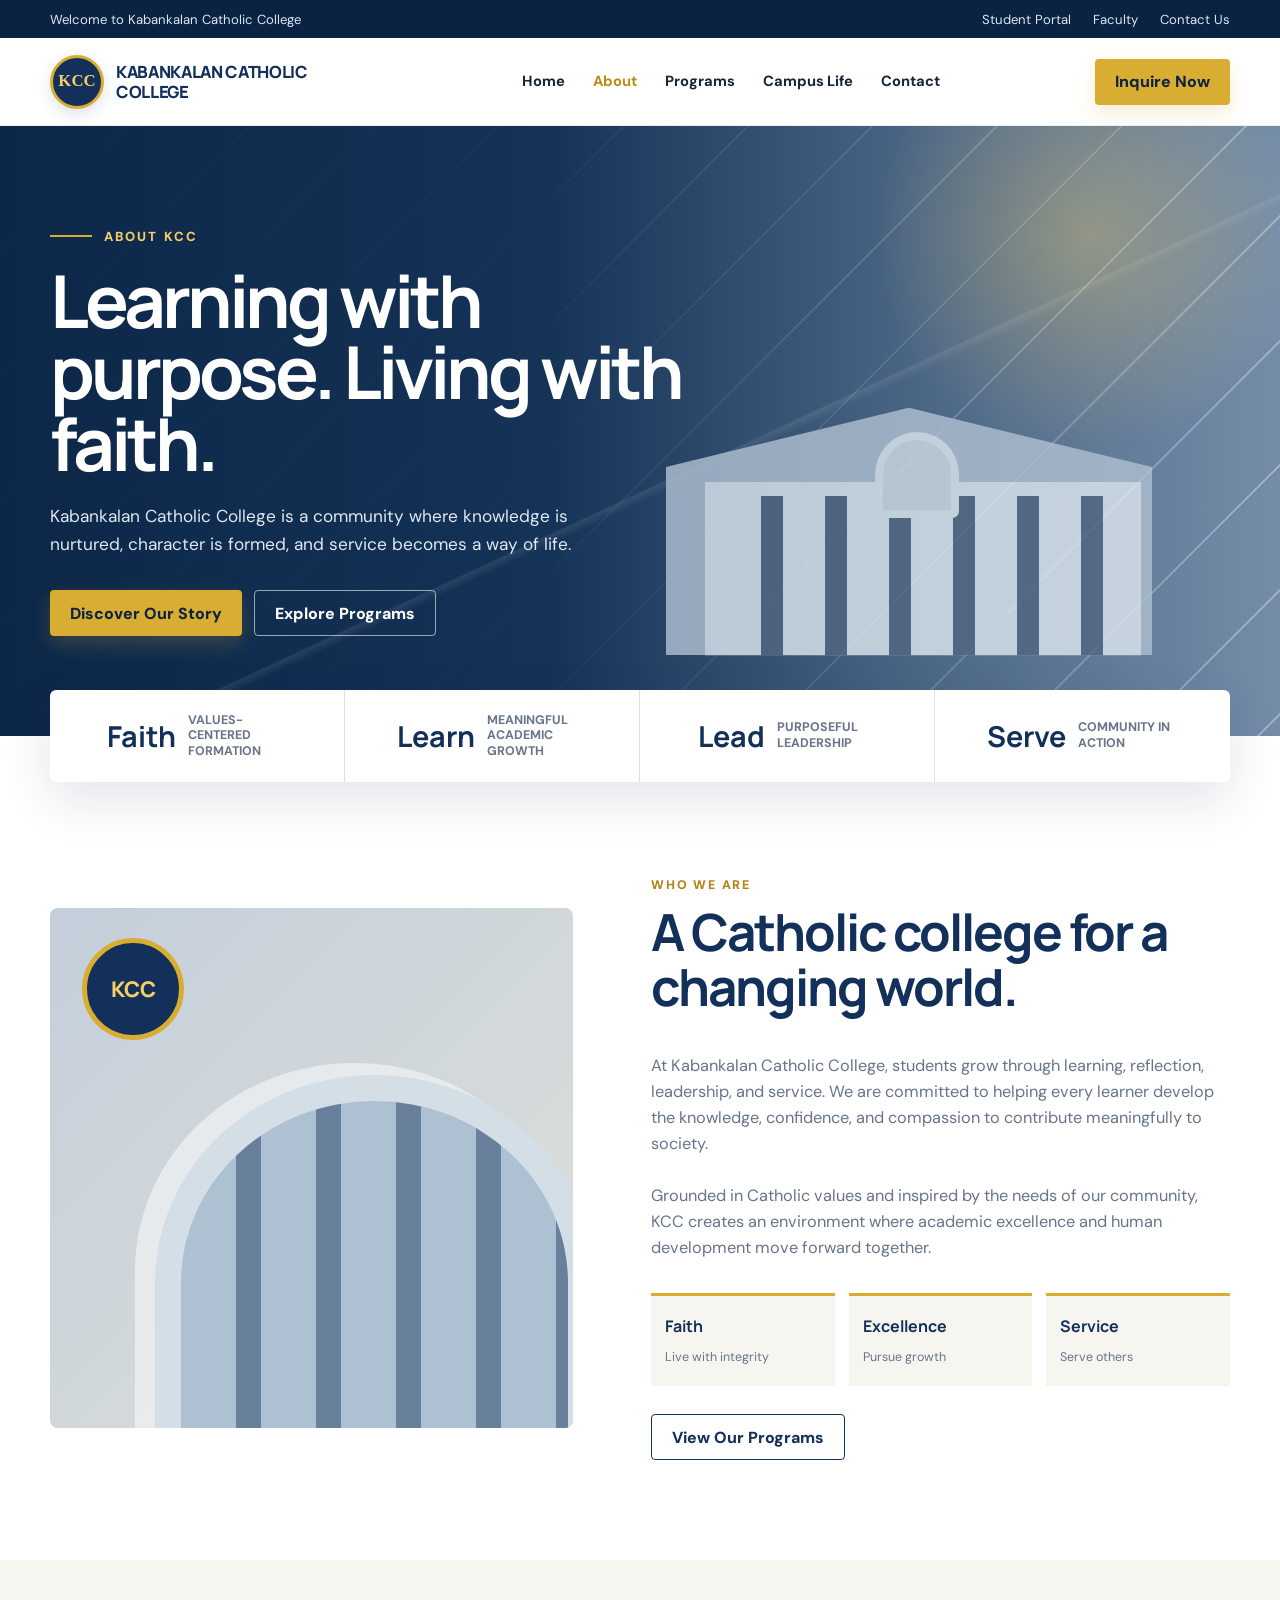
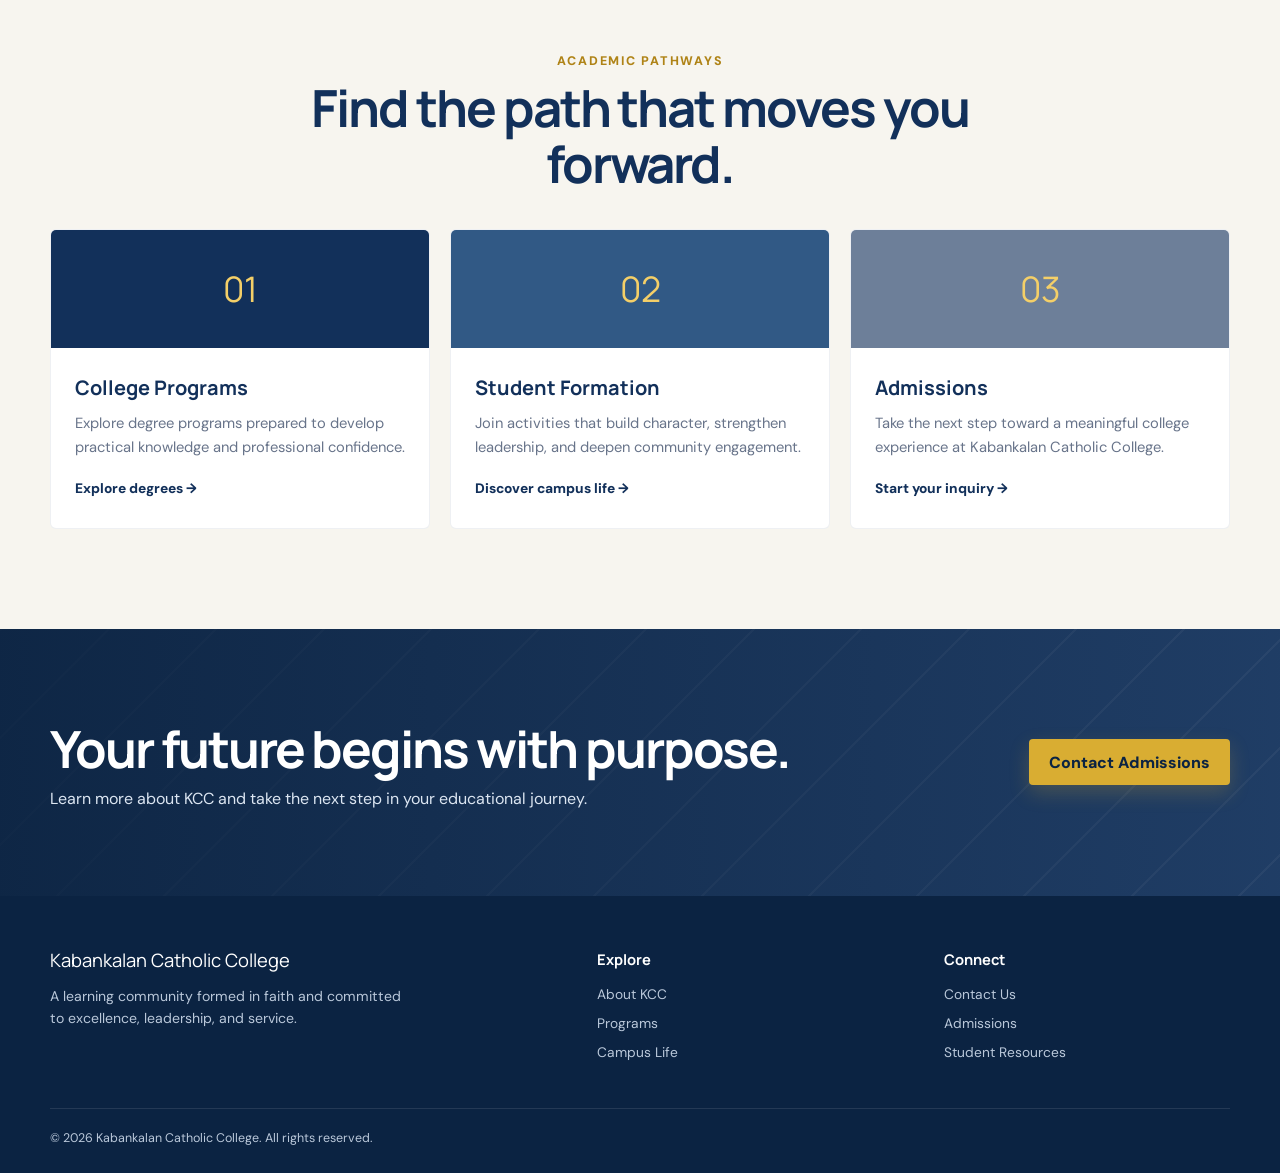
==== about.html @ b6ad35d0 "first commit" ====
<!DOCTYPE html>
<html lang="en">
<head>
  <meta charset="UTF-8">
  <meta name="viewport" content="width=device-width, initial-scale=1.0">
  <meta name="description" content="Kabankalan Catholic College - A community for faithful learning, purposeful growth, and service.">
  <title>About | Kabankalan Catholic College</title>
  <link rel="preconnect" href="https://fonts.googleapis.com">
  <link rel="preconnect" href="https://fonts.gstatic.com" crossorigin>
  <link href="https://fonts.googleapis.com/css2?family=DM+Sans:wght@400;500;600;700&family=Manrope:wght@700;800&display=swap" rel="stylesheet">
  <style>
    :root {
      --navy: #12305a;
      --navy-dark: #0b2342;
      --gold: #d9ad32;
      --gold-light: #f4cf68;
      --cream: #f7f5ef;
      --white: #ffffff;
      --ink: #17243a;
      --muted: #68748a;
      --line: #dde2e9;
    }

    * {
      box-sizing: border-box;
      margin: 0;
      padding: 0;
    }

    html {
      scroll-behavior: smooth;
    }

    body {
      font-family: "DM Sans", sans-serif;
      color: var(--ink);
      background: var(--white);
      line-height: 1.6;
    }

    a {
      color: inherit;
      text-decoration: none;
    }

    .container {
      width: min(1180px, calc(100% - 40px));
      margin-inline: auto;
    }

    .topbar {
      background: var(--navy-dark);
      color: #dce7f4;
      font-size: 0.82rem;
    }

    .topbar-inner {
      height: 38px;
      display: flex;
      align-items: center;
      justify-content: space-between;
    }

    .topbar-links {
      display: flex;
      gap: 22px;
    }

    .main-header {
      position: relative;
      z-index: 20;
      height: 88px;
      background: rgba(255, 255, 255, 0.98);
      border-bottom: 1px solid rgba(18, 48, 90, 0.08);
    }

    .header-inner {
      height: 100%;
      display: flex;
      align-items: center;
      justify-content: space-between;
    }

    .brand {
      display: flex;
      align-items: center;
      gap: 12px;
    }

    .brand-mark {
      width: 54px;
      height: 54px;
      border-radius: 50%;
      background: var(--navy);
      border: 3px solid var(--gold);
      display: grid;
      place-items: center;
      color: var(--gold-light);
      font-family: Georgia, serif;
      font-size: 1.05rem;
      font-weight: 700;
      box-shadow: 0 5px 16px rgba(18, 48, 90, 0.14);
    }

    .brand-name {
      color: var(--navy);
      font-family: "Manrope", sans-serif;
      font-size: 1.05rem;
      font-weight: 800;
      line-height: 1.18;
      max-width: 250px;
      text-transform: uppercase;
      letter-spacing: -0.02em;
    }

    .nav-list {
      display: flex;
      align-items: center;
      gap: 28px;
      list-style: none;
      font-size: 0.92rem;
      font-weight: 700;
    }

    .nav-list a {
      transition: color 180ms ease;
    }

    .nav-list a:hover,
    .nav-list .active {
      color: #b88a17;
    }

    .header-actions {
      display: flex;
      align-items: center;
      gap: 12px;
    }

    .btn {
      min-height: 46px;
      display: inline-flex;
      align-items: center;
      justify-content: center;
      gap: 9px;
      border: 0;
      border-radius: 4px;
      padding: 0 20px;
      font-family: inherit;
      font-weight: 800;
      cursor: pointer;
      transition: transform 180ms ease, background 180ms ease, box-shadow 180ms ease;
    }

    .btn:hover {
      transform: translateY(-2px);
    }

    .btn-gold {
      background: var(--gold);
      color: var(--navy-dark);
      box-shadow: 0 8px 20px rgba(217, 173, 50, 0.22);
    }

    .btn-outline {
      background: transparent;
      color: var(--navy);
      border: 1px solid var(--navy);
    }

    .menu-toggle {
      display: none;
      width: 44px;
      height: 44px;
      border: 0;
      background: transparent;
      cursor: pointer;
    }

    .menu-toggle span {
      display: block;
      width: 24px;
      height: 2px;
      margin: 5px auto;
      background: var(--navy);
    }

    .hero {
      min-height: 610px;
      position: relative;
      overflow: hidden;
      display: flex;
      align-items: center;
      background:
        linear-gradient(90deg, rgba(8, 35, 68, 0.97) 0%, rgba(11, 42, 79, 0.92) 43%, rgba(11, 42, 79, 0.48) 72%, rgba(11, 42, 79, 0.15) 100%),
        repeating-linear-gradient(135deg, #b6c8da 0 2px, #879eb8 2px 88px);
    }

    .hero::before {
      content: "";
      position: absolute;
      inset: 0;
      background:
        radial-gradient(circle at 85% 18%, rgba(244, 207, 104, 0.34), transparent 18%),
        linear-gradient(155deg, transparent 55%, rgba(255, 255, 255, 0.09) 55.2%, transparent 56%);
    }

    .campus {
      position: absolute;
      right: 4%;
      bottom: 0;
      width: min(52%, 640px);
      height: 78%;
      opacity: 0.82;
    }

    .campus-roof {
      position: absolute;
      left: 12%;
      bottom: 17%;
      width: 76%;
      height: 52%;
      background: #aebfd0;
      clip-path: polygon(50% 0, 100% 24%, 100% 100%, 0 100%, 0 24%);
    }

    .campus-roof::before {
      content: "";
      position: absolute;
      left: 8%;
      top: 30%;
      width: 84%;
      height: 70%;
      background:
        repeating-linear-gradient(90deg, transparent 0 42px, rgba(28, 54, 86, 0.72) 42px 64px),
        linear-gradient(#dce7ef 0 100%);
      border: 14px solid #dce7ef;
    }

    .campus-roof::after {
      content: "";
      position: absolute;
      left: 43%;
      top: 10%;
      width: 14%;
      height: 28%;
      border-radius: 50% 50% 8% 8%;
      background: #cfdae4;
      border: 8px solid #dce7ef;
    }

    .hero-content {
      position: relative;
      z-index: 3;
      width: 54%;
      padding: 72px 0;
      color: var(--white);
    }

    .eyebrow {
      display: flex;
      align-items: center;
      gap: 12px;
      margin-bottom: 18px;
      color: var(--gold-light);
      font-size: 0.82rem;
      font-weight: 800;
      letter-spacing: 0.16em;
      text-transform: uppercase;
    }

    .eyebrow::before {
      content: "";
      width: 42px;
      height: 2px;
      background: var(--gold);
    }

    h1,
    h2,
    h3 {
      font-family: "Manrope", sans-serif;
    }

    h1 {
      max-width: 720px;
      font-size: clamp(3.2rem, 5.7vw, 5.5rem);
      line-height: 0.98;
      letter-spacing: -0.055em;
    }

    .hero-copy {
      max-width: 590px;
      margin: 24px 0 32px;
      color: #dfe8f3;
      font-size: 1.08rem;
    }

    .hero-actions {
      display: flex;
      gap: 12px;
      flex-wrap: wrap;
    }

    .hero-actions .btn-outline {
      color: var(--white);
      border-color: rgba(255, 255, 255, 0.58);
    }

    .stats {
      position: relative;
      z-index: 5;
      margin-top: -46px;
      margin-bottom: 94px;
    }

    .stats-grid {
      min-height: 92px;
      display: grid;
      grid-template-columns: repeat(4, 1fr);
      background: var(--white);
      box-shadow: 0 18px 50px rgba(21, 45, 80, 0.12);
      border-radius: 6px;
    }

    .stat {
      display: flex;
      align-items: center;
      justify-content: center;
      gap: 12px;
      padding: 18px;
      border-right: 1px solid var(--line);
    }

    .stat:last-child {
      border-right: 0;
    }

    .stat strong {
      color: var(--navy);
      font-family: "Manrope", sans-serif;
      font-size: 1.8rem;
      line-height: 1;
    }

    .stat span {
      max-width: 100px;
      color: var(--muted);
      font-size: 0.78rem;
      font-weight: 700;
      line-height: 1.25;
      text-transform: uppercase;
    }

    .section-heading {
      margin-bottom: 38px;
    }

    .section-heading.center {
      max-width: 680px;
      margin-inline: auto;
      text-align: center;
    }

    .section-kicker {
      color: #af8316;
      font-size: 0.78rem;
      font-weight: 800;
      letter-spacing: 0.14em;
      text-transform: uppercase;
    }

    h2 {
      margin-top: 8px;
      color: var(--navy);
      font-size: clamp(2.2rem, 4vw, 3.7rem);
      line-height: 1.08;
      letter-spacing: -0.04em;
    }

    .mission {
      padding: 0 0 100px;
    }

    .mission-grid {
      display: grid;
      grid-template-columns: 0.95fr 1.05fr;
      gap: 78px;
      align-items: center;
    }

    .mission-visual {
      min-height: 520px;
      position: relative;
      overflow: hidden;
      border-radius: 8px;
      background:
        linear-gradient(135deg, rgba(18, 48, 90, 0.12), rgba(217, 173, 50, 0.1)),
        #dde5ed;
    }

    .mission-visual::before {
      content: "";
      position: absolute;
      width: 74%;
      height: 70%;
      right: -4%;
      bottom: -12%;
      border-radius: 50% 50% 0 0;
      background:
        repeating-linear-gradient(90deg, transparent 0 55px, rgba(18, 48, 90, 0.45) 55px 80px),
        #aec1d2;
      border: 26px solid #d3dee7;
      box-shadow: -20px -12px 0 rgba(255, 255, 255, 0.5);
    }

    .mission-visual::after {
      content: "KCC";
      position: absolute;
      left: 32px;
      top: 30px;
      width: 92px;
      height: 92px;
      display: grid;
      place-items: center;
      border: 5px solid var(--gold);
      border-radius: 50%;
      background: var(--navy);
      color: var(--gold-light);
      font-family: "Manrope", sans-serif;
      font-size: 1.35rem;
      font-weight: 800;
    }

    .mission-copy p {
      margin: 20px 0 26px;
      color: var(--muted);
      font-size: 1.02rem;
    }

    .values {
      display: grid;
      grid-template-columns: repeat(3, 1fr);
      gap: 14px;
      margin-top: 32px;
    }

    .value {
      padding: 18px 14px;
      border-top: 3px solid var(--gold);
      background: var(--cream);
    }

    .value strong {
      display: block;
      color: var(--navy);
      font-family: "Manrope", sans-serif;
      margin-bottom: 3px;
    }

    .value span {
      color: var(--muted);
      font-size: 0.78rem;
    }

    .programs {
      padding: 92px 0 100px;
      background: var(--cream);
    }

    .program-grid {
      display: grid;
      grid-template-columns: repeat(3, 1fr);
      gap: 20px;
    }

    .program-card {
      position: relative;
      min-height: 300px;
      overflow: hidden;
      border-radius: 6px;
      background: var(--white);
      border: 1px solid rgba(18, 48, 90, 0.07);
      transition: transform 180ms ease, box-shadow 180ms ease;
    }

    .program-card:hover {
      transform: translateY(-6px);
      box-shadow: 0 18px 40px rgba(18, 48, 90, 0.12);
    }

    .program-banner {
      height: 118px;
      display: grid;
      place-items: center;
      color: var(--gold-light);
      background: var(--navy);
      font-family: "Manrope", sans-serif;
      font-size: 2.2rem;
    }

    .program-card:nth-child(2) .program-banner {
      background: #315985;
    }

    .program-card:nth-child(3) .program-banner {
      background: #6d7f99;
    }

    .program-content {
      padding: 24px;
    }

    .program-content h3 {
      color: var(--navy);
      font-size: 1.25rem;
      margin-bottom: 8px;
    }

    .program-content p {
      color: var(--muted);
      font-size: 0.92rem;
    }

    .program-link {
      display: inline-block;
      margin-top: 18px;
      color: var(--navy);
      font-size: 0.86rem;
      font-weight: 800;
    }

    .cta {
      padding: 84px 0;
      color: var(--white);
      background:
        linear-gradient(90deg, rgba(11, 35, 66, 0.97), rgba(18, 48, 90, 0.86)),
        repeating-linear-gradient(135deg, #b8c7d5 0 2px, #718da9 2px 76px);
    }

    .cta-inner {
      display: flex;
      align-items: center;
      justify-content: space-between;
      gap: 30px;
    }

    .cta h2 {
      color: var(--white);
      font-size: clamp(2.2rem, 4vw, 3.5rem);
    }

    .cta p {
      margin-top: 10px;
      color: #dce6f2;
    }

    footer {
      background: var(--navy-dark);
      color: #bac8da;
      padding: 52px 0 24px;
    }

    .footer-grid {
      display: grid;
      grid-template-columns: 1.7fr 1fr 1fr;
      gap: 60px;
      padding-bottom: 38px;
    }

    .footer-brand {
      color: var(--white);
      font-family: "Manrope", sans-serif;
      font-size: 1.15rem;
      line-height: 1.35;
    }

    .footer-about {
      max-width: 360px;
      margin-top: 12px;
      font-size: 0.88rem;
    }

    .footer-grid h3 {
      color: var(--white);
      font-size: 0.92rem;
      margin-bottom: 12px;
    }

    .footer-links {
      list-style: none;
      font-size: 0.86rem;
    }

    .footer-links li {
      margin: 7px 0;
    }

    .copyright {
      border-top: 1px solid rgba(255, 255, 255, 0.1);
      padding-top: 20px;
      font-size: 0.78rem;
    }

    @media (max-width: 980px) {
      .topbar,
      .nav-list,
      .header-actions .btn {
        display: none;
      }

      .main-header {
        height: 76px;
      }

      .menu-toggle {
        display: block;
      }

      .nav-list.open {
        position: absolute;
        left: 20px;
        right: 20px;
        top: 76px;
        display: grid;
        gap: 0;
        background: var(--white);
        box-shadow: 0 16px 35px rgba(18, 48, 90, 0.16);
        padding: 10px 20px;
      }

      .nav-list.open li {
        padding: 12px 0;
        border-bottom: 1px solid var(--line);
      }

      .hero-content {
        width: 70%;
      }

      .campus {
        width: 56%;
        right: -10%;
      }

      .stats-grid {
        grid-template-columns: repeat(2, 1fr);
      }

      .stat:nth-child(2) {
        border-right: 0;
      }

      .stat:nth-child(-n+2) {
        border-bottom: 1px solid var(--line);
      }

      .mission-grid {
        gap: 40px;
      }
    }

    @media (max-width: 760px) {
      .container {
        width: min(100% - 30px, 1180px);
      }

      .brand-name {
        max-width: 190px;
        font-size: 0.88rem;
      }

      .brand-mark {
        width: 46px;
        height: 46px;
      }

      .hero {
        min-height: 590px;
      }

      .hero-content {
        width: 92%;
        padding-top: 50px;
      }

      h1 {
        font-size: clamp(3rem, 14vw, 4.4rem);
      }

      .campus {
        width: 78%;
        height: 54%;
        right: -30%;
        opacity: 0.28;
      }

      .stats {
        margin-top: -36px;
        margin-bottom: 70px;
      }

      .stats-grid {
        grid-template-columns: repeat(2, 1fr);
      }

      .stat {
        min-height: 88px;
      }

      .mission-grid,
      .program-grid,
      .footer-grid {
        grid-template-columns: 1fr;
      }

      .mission-grid {
        gap: 38px;
      }

      .mission-visual {
        min-height: 390px;
      }

      .values {
        grid-template-columns: 1fr;
      }

      .program-grid {
        gap: 16px;
      }

      .cta-inner {
        align-items: flex-start;
        flex-direction: column;
      }

      .footer-grid {
        gap: 28px;
      }
    }

    @media (max-width: 420px) {
      .hero-actions .btn {
        width: 100%;
      }

      .stats-grid {
        grid-template-columns: 1fr;
      }

      .stat {
        border-right: 0;
        border-bottom: 1px solid var(--line);
      }

      .stat:last-child {
        border-bottom: 0;
      }
    }
  </style>
</head>
<body>
  <div class="topbar">
    <div class="container topbar-inner">
      <span>Welcome to Kabankalan Catholic College</span>
      <div class="topbar-links">
        <a href="#">Student Portal</a>
        <a href="#">Faculty</a>
        <a href="contact.html">Contact Us</a>
      </div>
    </div>
  </div>

  <header class="main-header">
    <div class="container header-inner">
      <a class="brand" href="Index.html" aria-label="Kabankalan Catholic College home">
        <span class="brand-mark">KCC</span>
        <span class="brand-name">Kabankalan Catholic College</span>
      </a>

      <nav aria-label="Main navigation">
        <ul class="nav-list" id="navList">
          <li><a href="Index.html">Home</a></li>
          <li><a class="active" href="about.html">About</a></li>
          <li><a href="courses.html">Programs</a></li>
          <li><a href="events.html">Campus Life</a></li>
          <li><a href="contact.html">Contact</a></li>
        </ul>
      </nav>

      <div class="header-actions">
        <a class="btn btn-gold" href="contact.html">Inquire Now</a>
        <button class="menu-toggle" type="button" aria-label="Open menu" aria-controls="navList" aria-expanded="false">
          <span></span><span></span><span></span>
        </button>
      </div>
    </div>
  </header>

  <main>
    <section class="hero">
      <div class="campus" aria-hidden="true">
        <div class="campus-roof"></div>
      </div>
      <div class="container">
        <div class="hero-content">
          <div class="eyebrow">About KCC</div>
          <h1>Learning with purpose. Living with faith.</h1>
          <p class="hero-copy">Kabankalan Catholic College is a community where knowledge is nurtured, character is formed, and service becomes a way of life.</p>
          <div class="hero-actions">
            <a class="btn btn-gold" href="#mission">Discover Our Story</a>
            <a class="btn btn-outline" href="courses.html">Explore Programs</a>
          </div>
        </div>
      </div>
    </section>

    <section class="stats" aria-label="College highlights">
      <div class="container">
        <div class="stats-grid">
          <div class="stat"><strong>Faith</strong><span>Values-centered formation</span></div>
          <div class="stat"><strong>Learn</strong><span>Meaningful academic growth</span></div>
          <div class="stat"><strong>Lead</strong><span>Purposeful leadership</span></div>
          <div class="stat"><strong>Serve</strong><span>Community in action</span></div>
        </div>
      </div>
    </section>

    <section class="mission" id="mission">
      <div class="container mission-grid">
        <div class="mission-visual" role="img" aria-label="Stylized illustration of the Kabankalan Catholic College campus"></div>
        <div class="mission-copy">
          <div class="section-heading">
            <div class="section-kicker">Who We Are</div>
            <h2>A Catholic college for a changing world.</h2>
          </div>
          <p>At Kabankalan Catholic College, students grow through learning, reflection, leadership, and service. We are committed to helping every learner develop the knowledge, confidence, and compassion to contribute meaningfully to society.</p>
          <p>Grounded in Catholic values and inspired by the needs of our community, KCC creates an environment where academic excellence and human development move forward together.</p>
          <div class="values">
            <div class="value"><strong>Faith</strong><span>Live with integrity</span></div>
            <div class="value"><strong>Excellence</strong><span>Pursue growth</span></div>
            <div class="value"><strong>Service</strong><span>Serve others</span></div>
          </div>
          <a class="btn btn-outline" style="margin-top: 28px;" href="courses.html">View Our Programs</a>
        </div>
      </div>
    </section>

    <section class="programs">
      <div class="container">
        <div class="section-heading center">
          <div class="section-kicker">Academic Pathways</div>
          <h2>Find the path that moves you forward.</h2>
        </div>
        <div class="program-grid">
          <article class="program-card">
            <div class="program-banner" aria-hidden="true">01</div>
            <div class="program-content">
              <h3>College Programs</h3>
              <p>Explore degree programs prepared to develop practical knowledge and professional confidence.</p>
              <a class="program-link" href="courses.html">Explore degrees &rarr;</a>
            </div>
          </article>
          <article class="program-card">
            <div class="program-banner" aria-hidden="true">02</div>
            <div class="program-content">
              <h3>Student Formation</h3>
              <p>Join activities that build character, strengthen leadership, and deepen community engagement.</p>
              <a class="program-link" href="events.html">Discover campus life &rarr;</a>
            </div>
          </article>
          <article class="program-card">
            <div class="program-banner" aria-hidden="true">03</div>
            <div class="program-content">
              <h3>Admissions</h3>
              <p>Take the next step toward a meaningful college experience at Kabankalan Catholic College.</p>
              <a class="program-link" href="contact.html">Start your inquiry &rarr;</a>
            </div>
          </article>
        </div>
      </div>
    </section>

    <section class="cta">
      <div class="container cta-inner">
        <div>
          <h2>Your future begins with purpose.</h2>
          <p>Learn more about KCC and take the next step in your educational journey.</p>
        </div>
        <a class="btn btn-gold" href="contact.html">Contact Admissions</a>
      </div>
    </section>
  </main>

  <footer>
    <div class="container">
      <div class="footer-grid">
        <div>
          <div class="footer-brand">Kabankalan Catholic College</div>
          <p class="footer-about">A learning community formed in faith and committed to excellence, leadership, and service.</p>
        </div>
        <div>
          <h3>Explore</h3>
          <ul class="footer-links">
            <li><a href="about.html">About KCC</a></li>
            <li><a href="courses.html">Programs</a></li>
            <li><a href="events.html">Campus Life</a></li>
          </ul>
        </div>
        <div>
          <h3>Connect</h3>
          <ul class="footer-links">
            <li><a href="contact.html">Contact Us</a></li>
            <li><a href="#">Admissions</a></li>
            <li><a href="#">Student Resources</a></li>
          </ul>
        </div>
      </div>
      <div class="copyright">&copy; 2026 Kabankalan Catholic College. All rights reserved.</div>
    </div>
  </footer>

  <script>
    const menuToggle = document.querySelector(".menu-toggle");
    const navList = document.querySelector("#navList");

    menuToggle.addEventListener("click", () => {
      const isOpen = navList.classList.toggle("open");
      menuToggle.setAttribute("aria-expanded", String(isOpen));
      menuToggle.setAttribute("aria-label", isOpen ? "Close menu" : "Open menu");
    });

    navList.querySelectorAll("a").forEach((link) => {
      link.addEventListener("click", () => {
        navList.classList.remove("open");
        menuToggle.setAttribute("aria-expanded", "false");
      });
    });
  </script>
</body>
</html>
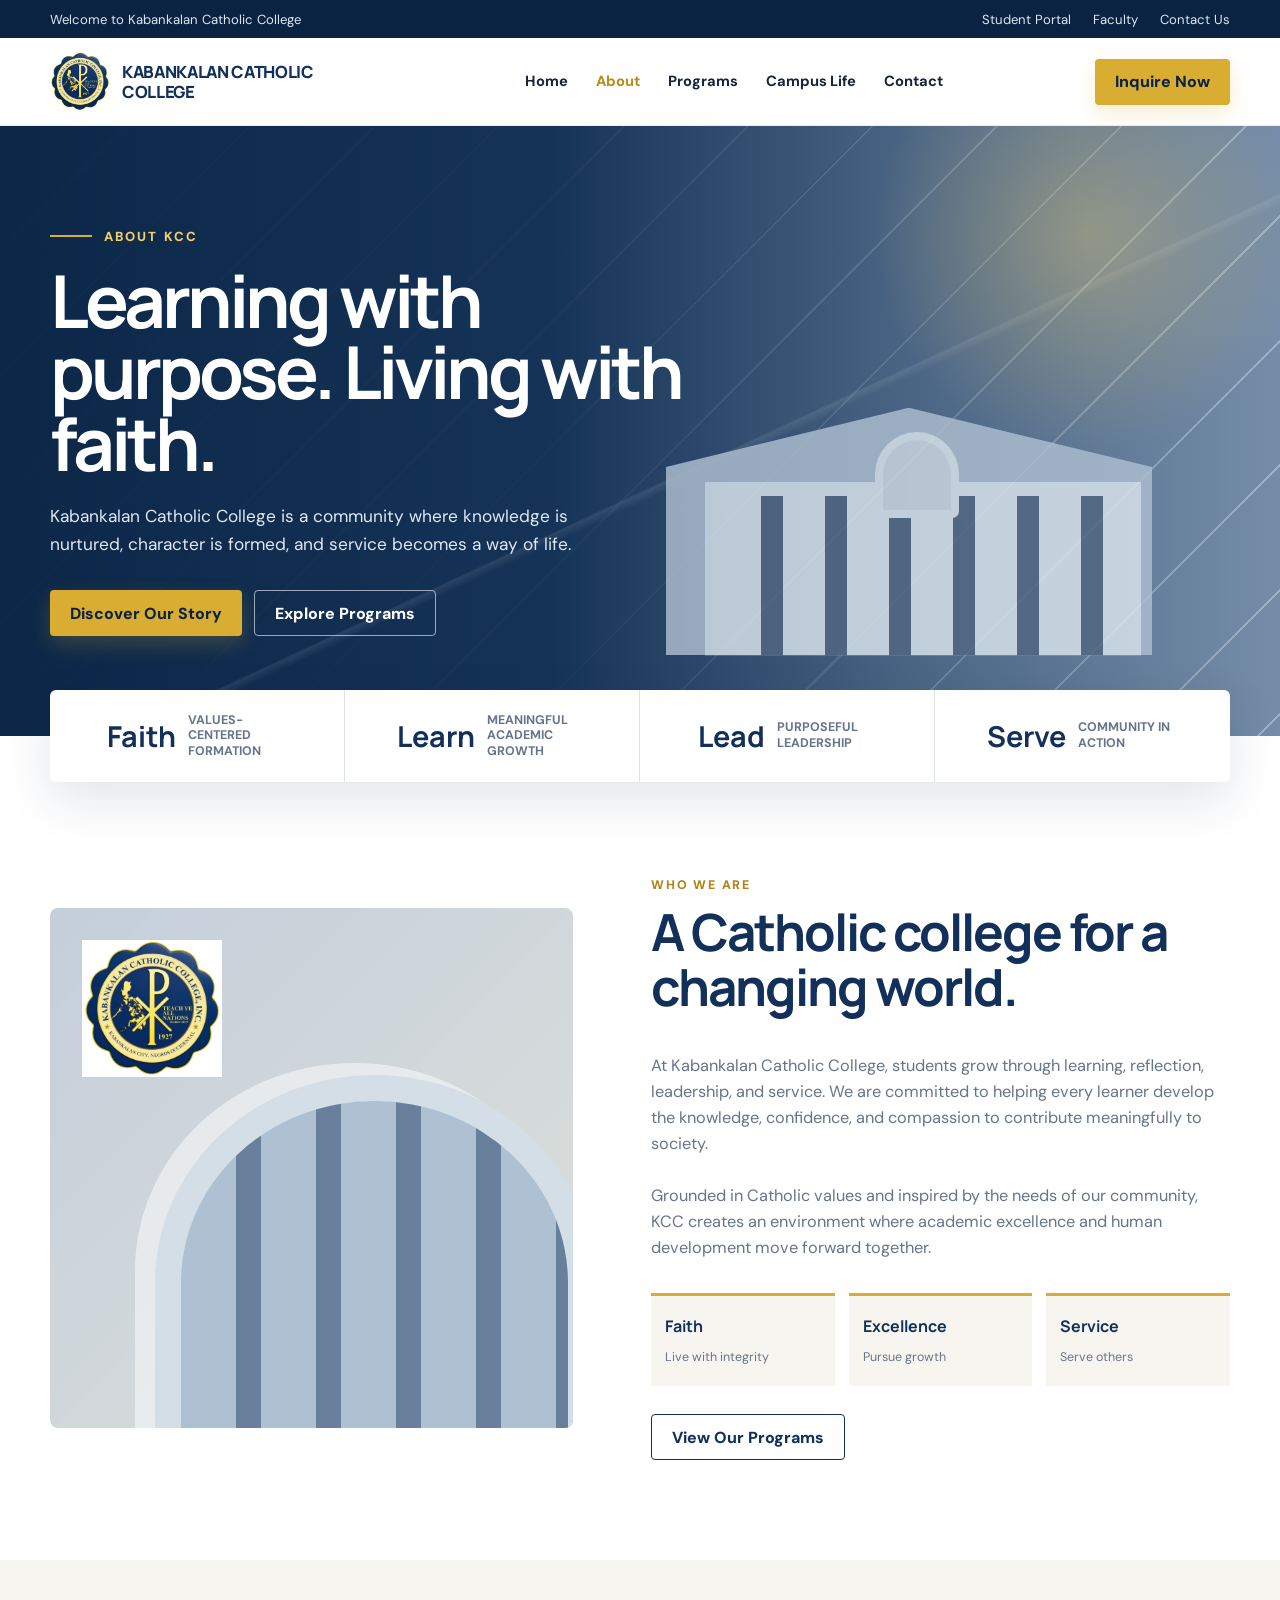
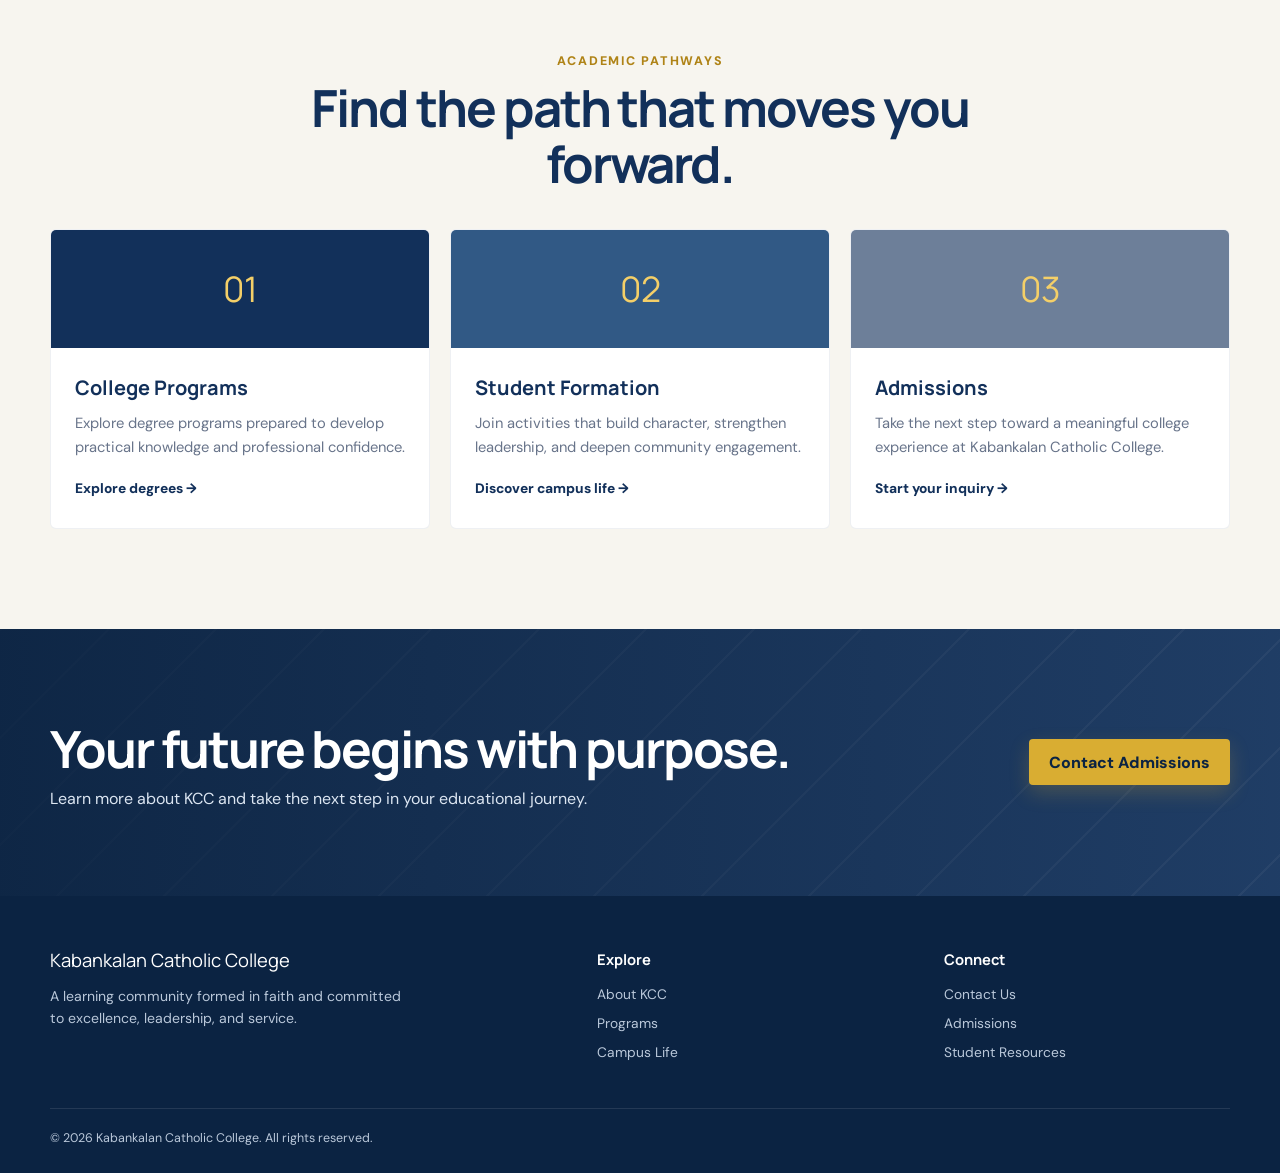
==== commit f5623ac4: "Adding Logo" ====
--- a/about.html
+++ b/about.html
@@ -88,18 +88,10 @@
     }
 
     .brand-mark {
-      width: 54px;
-      height: 54px;
-      border-radius: 50%;
-      background: var(--navy);
-      border: 3px solid var(--gold);
-      display: grid;
-      place-items: center;
-      color: var(--gold-light);
-      font-family: Georgia, serif;
-      font-size: 1.05rem;
-      font-weight: 700;
-      box-shadow: 0 5px 16px rgba(18, 48, 90, 0.14);
+      width: 60px;
+      height: 60px;
+      display: block;
+      object-fit: contain;
     }
 
     .brand-name {
@@ -415,21 +407,13 @@
     }
 
     .mission-visual::after {
-      content: "KCC";
+      content: "";
       position: absolute;
       left: 32px;
       top: 30px;
-      width: 92px;
-      height: 92px;
-      display: grid;
-      place-items: center;
-      border: 5px solid var(--gold);
-      border-radius: 50%;
-      background: var(--navy);
-      color: var(--gold-light);
-      font-family: "Manrope", sans-serif;
-      font-size: 1.35rem;
-      font-weight: 800;
+      width: 140px;
+      height: 140px;
+      background: url("assets/images/kcc-logo.png") center / contain no-repeat;
     }
 
     .mission-copy p {
@@ -670,10 +654,7 @@
         font-size: 0.88rem;
       }
 
-      .brand-mark {
-        width: 46px;
-        height: 46px;
-      }
+      .brand-mark { width: 50px; height: 50px; }
 
       .hero {
         min-height: 590px;
@@ -775,7 +756,7 @@
   <header class="main-header">
     <div class="container header-inner">
       <a class="brand" href="Index.html" aria-label="Kabankalan Catholic College home">
-        <span class="brand-mark">KCC</span>
+        <img class="brand-mark" src="assets/images/kcc-logo.png" alt="Kabankalan Catholic College logo">
         <span class="brand-name">Kabankalan Catholic College</span>
       </a>
 
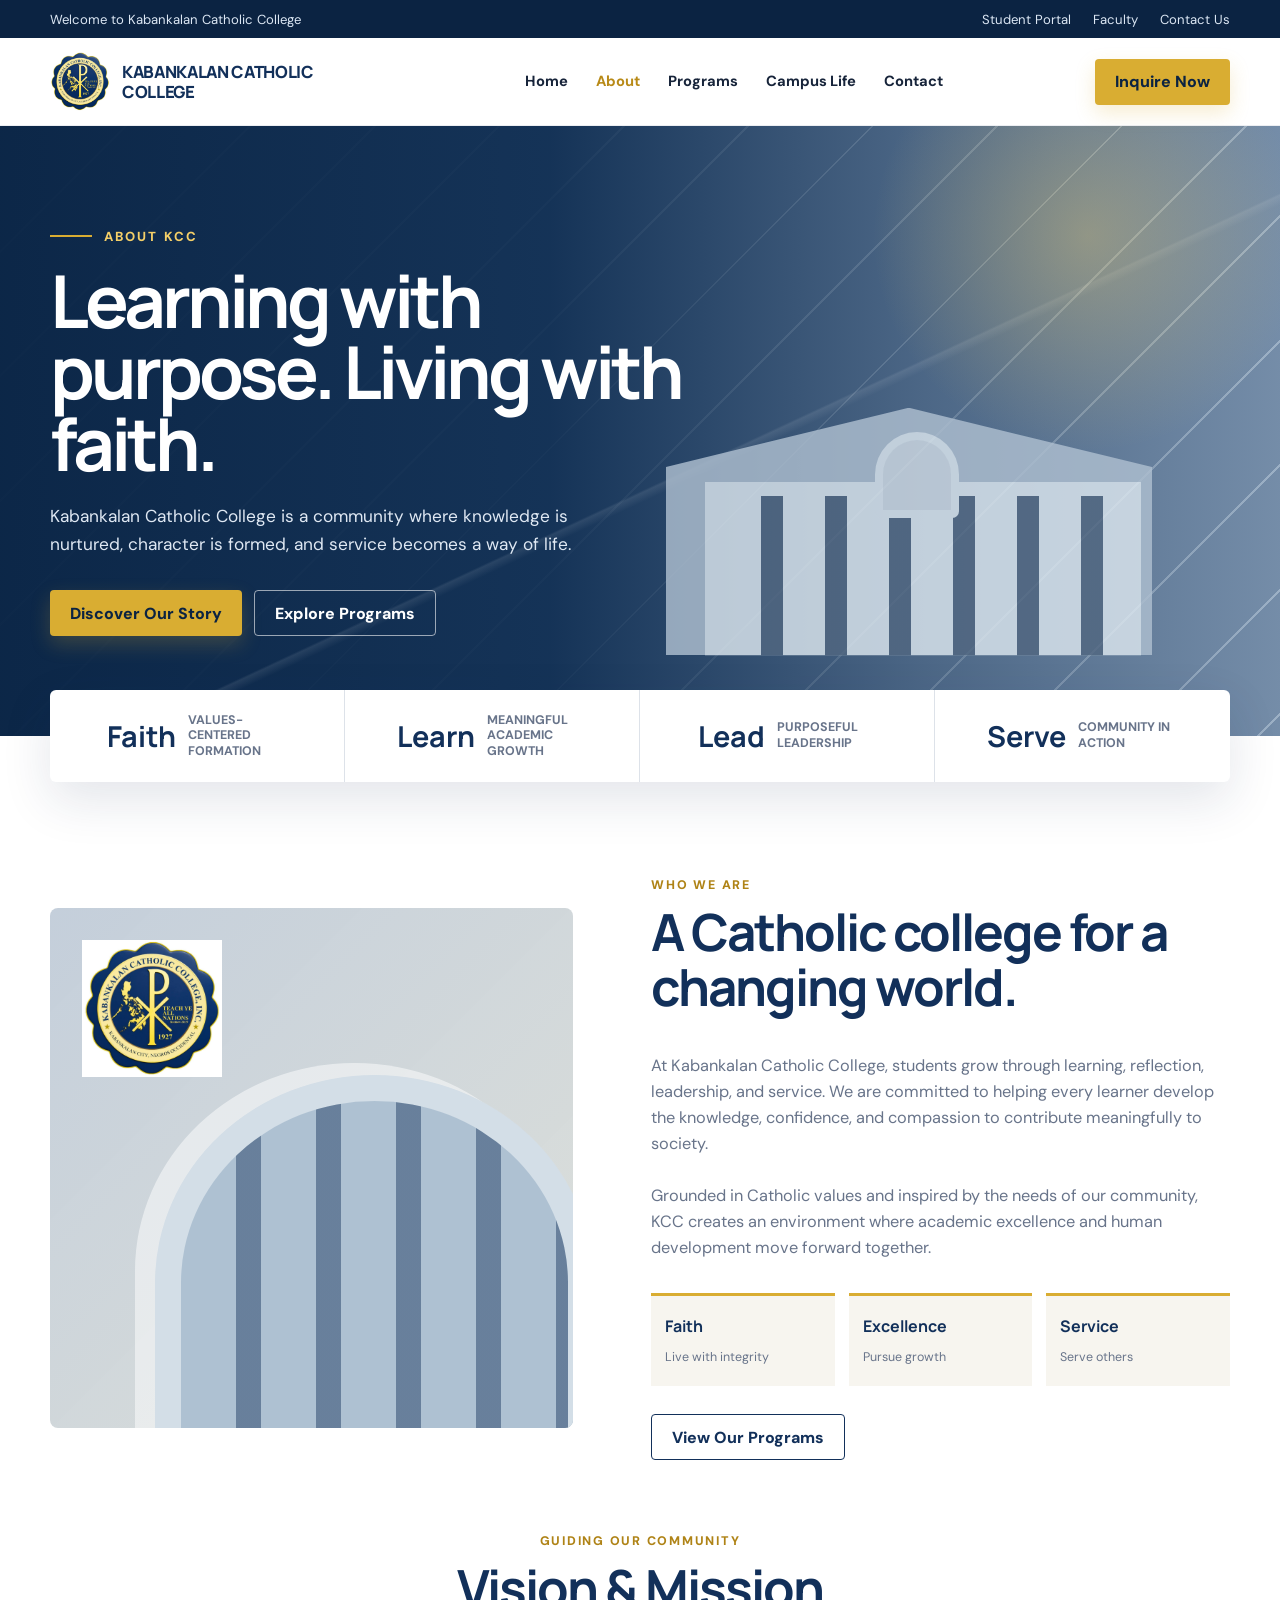
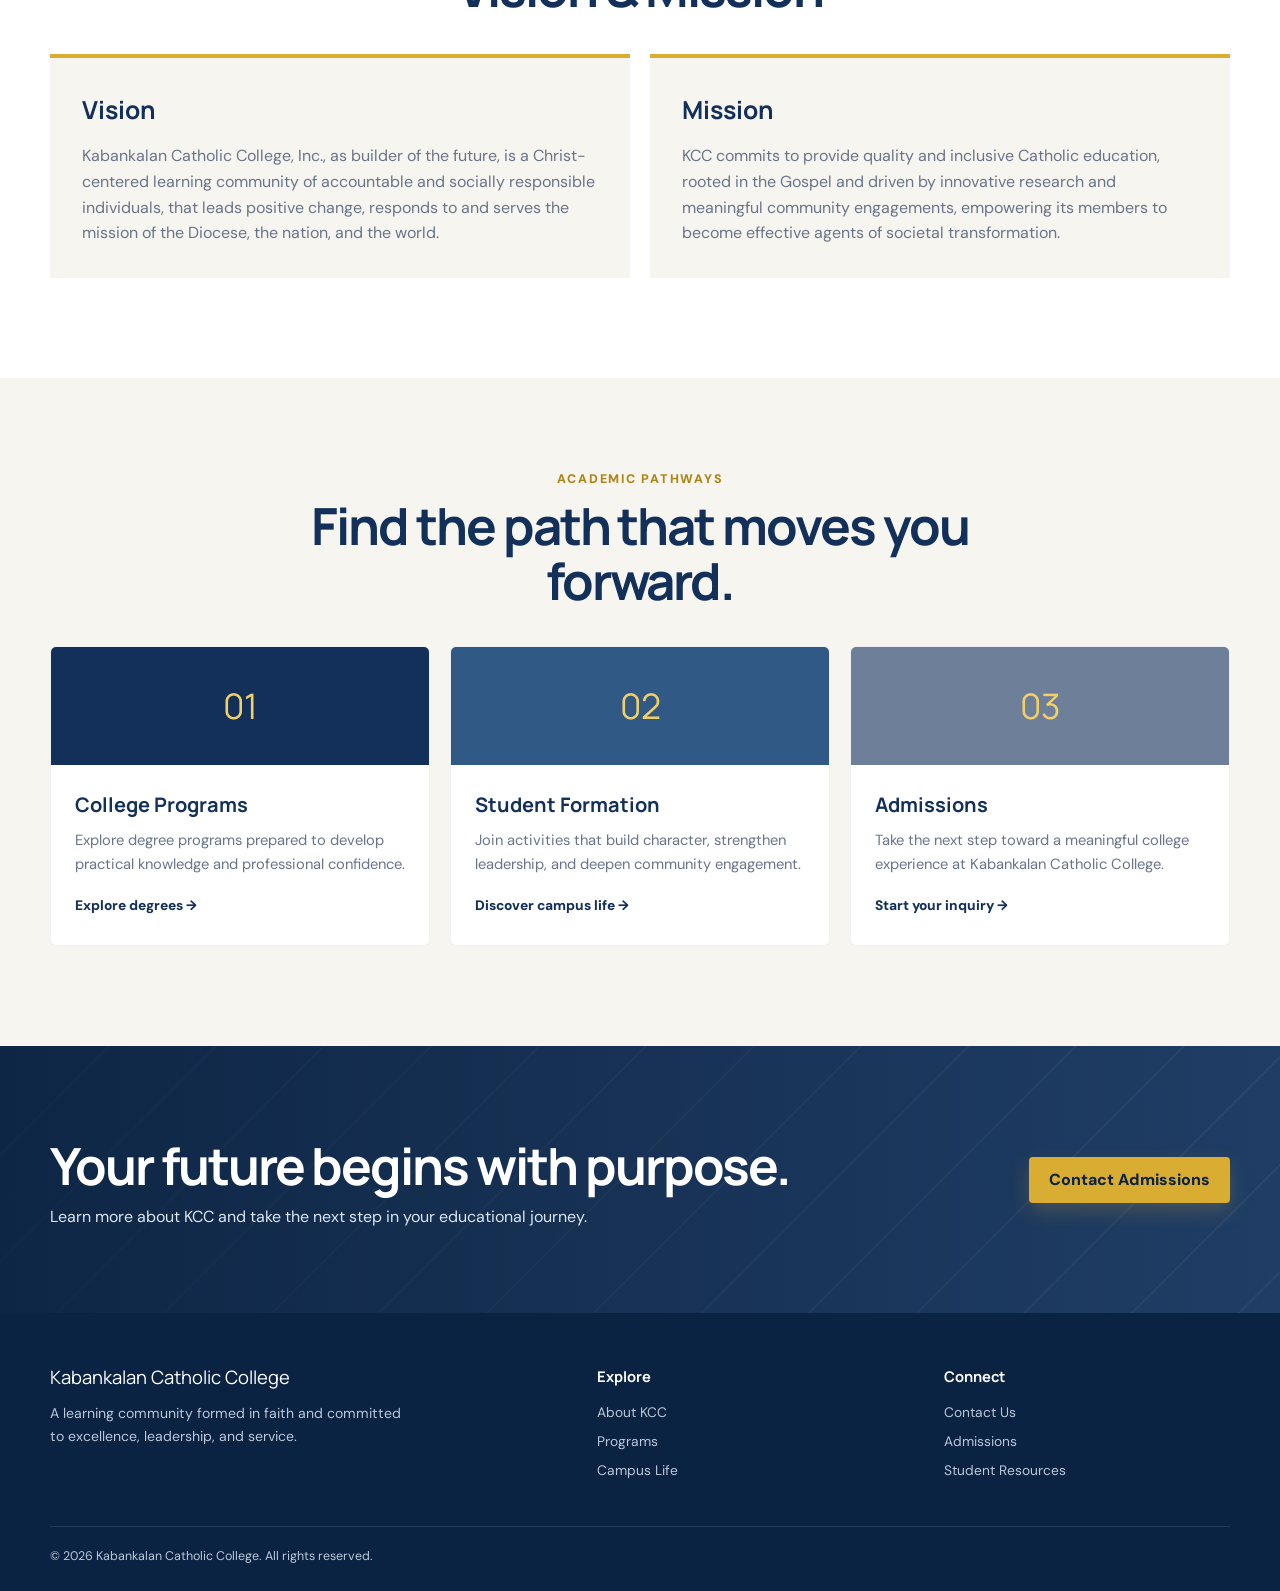
==== commit 71a55a68: "adding buildings" ====
--- a/about.html
+++ b/about.html
@@ -447,6 +447,33 @@
       font-size: 0.78rem;
     }
 
+    .vision-mission {
+      margin-top: 72px;
+    }
+
+    .vision-mission-grid {
+      display: grid;
+      grid-template-columns: repeat(2, 1fr);
+      gap: 20px;
+    }
+
+    .vision-mission-card {
+      padding: 32px;
+      border-top: 4px solid var(--gold);
+      background: var(--cream);
+    }
+
+    .vision-mission-card h3 {
+      margin-bottom: 14px;
+      color: var(--navy);
+      font-size: 1.55rem;
+    }
+
+    .vision-mission-card p {
+      color: var(--muted);
+      font-size: 1rem;
+    }
+
     .programs {
       padding: 92px 0 100px;
       background: var(--cream);
@@ -697,6 +724,10 @@
 
       .mission-grid {
         gap: 38px;
+      }
+
+      .vision-mission-grid {
+        grid-template-columns: 1fr;
       }
 
       .mission-visual {
@@ -824,6 +855,22 @@
             <div class="value"><strong>Service</strong><span>Serve others</span></div>
           </div>
           <a class="btn btn-outline" style="margin-top: 28px;" href="courses.html">View Our Programs</a>
+        </div>
+      </div>
+      <div class="container vision-mission">
+        <div class="section-heading center">
+          <div class="section-kicker">Guiding Our Community</div>
+          <h2>Vision &amp; Mission</h2>
+        </div>
+        <div class="vision-mission-grid">
+          <article class="vision-mission-card">
+            <h3>Vision</h3>
+            <p>Kabankalan Catholic College, Inc., as builder of the future, is a Christ-centered learning community of accountable and socially responsible individuals, that leads positive change, responds to and serves the mission of the Diocese, the nation, and the world.</p>
+          </article>
+          <article class="vision-mission-card">
+            <h3>Mission</h3>
+            <p>KCC commits to provide quality and inclusive Catholic education, rooted in the Gospel and driven by innovative research and meaningful community engagements, empowering its members to become effective agents of societal transformation.</p>
+          </article>
         </div>
       </div>
     </section>
